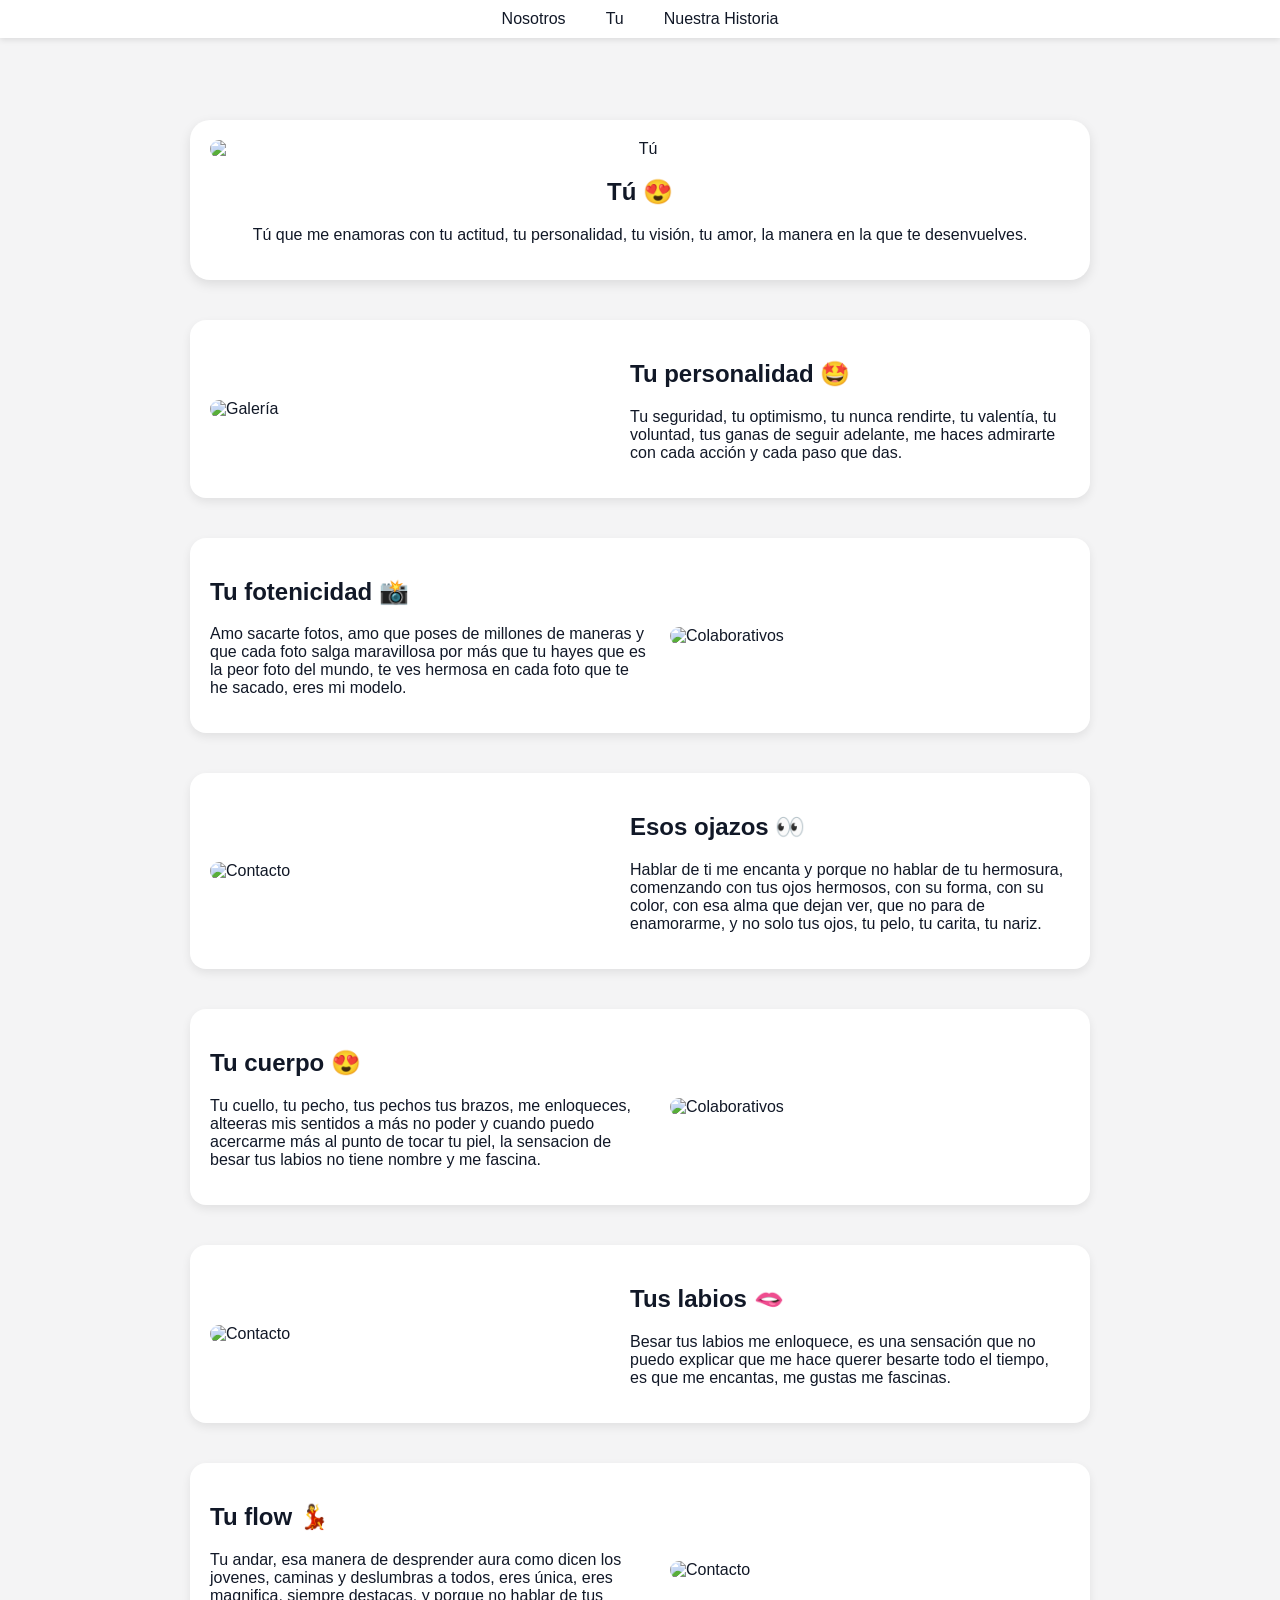
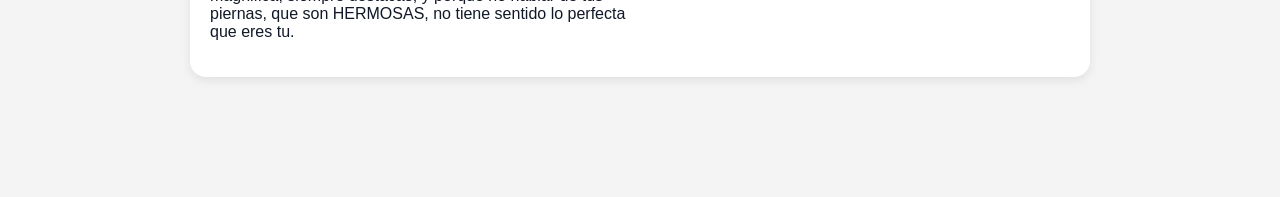
==== index.html @ 3dd9e22e "Add files via upload" ====
<!doctype html>
<html lang="es">
<head>
  <meta charset="utf-8" />
  <meta name="viewport" content="width=device-width,initial-scale=1" />
  <title>Tú</title>
  <link rel="stylesheet" href="style.css">
</head>
<body>
  <header>
    <nav>
      <ul>
        <li><a href="nosotros.html">Nosotros</a></li>
        <li><a href="index.html">Tu</a></li>
        <li><a href="NuestraHistoria.html">Nuestra Historia</a></li>
      </ul>
    </nav>
  </header>
  <div class="wrap">
    <section id="tu" class="foto-principal from-bottom" data-io>
      <img src="img/TuParque.JPG" alt="Tú" loading="lazy">
      <h1>Tú 😍</h1>
      <p>Tú que me enamoras con tu actitud, tu personalidad, tu visión, tu amor, la manera en la que te desenvuelves.</p>
    </section>
    <section class="fila from-left" data-io>
      <div class="texto"><h2>Tu personalidad 🤩</h2><p>Tu seguridad, tu optimismo, tu nunca rendirte, tu valentía, tu voluntad, tus ganas de seguir adelante, me haces admirarte con cada acción y cada paso que das.</p></div>
      <img src="img/IMG_1169.jpg" alt="Galería" loading="lazy">
    </section>
    <section class="fila from-right" data-io>
      <div class="texto"><h2>Tu fotenicidad 📸</h2><p>Amo sacarte fotos, amo que poses de millones de maneras y que cada foto salga maravillosa por más que tu hayes que es la peor foto del mundo, te ves hermosa en cada foto que te he sacado, eres mi modelo.</p></div>
      <img src="img/TuParque1.JPG" alt="Colaborativos" loading="lazy">
    </section>
    <section class="fila from-left" data-io>
      <div class="texto"><h2>Esos ojazos 👀</h2><p>Hablar de ti me encanta y porque no hablar de tu hermosura, comenzando con tus ojos hermosos, con su forma, con su color, con esa alma que dejan ver, que no para de enamorarme, y no solo tus ojos, tu pelo, tu carita, tu nariz.</p></div>
      <img src="img/TuTitanium.JPG" alt="Contacto" loading="lazy">
    </section>
    <section class="fila from-right" data-io>
      <div class="texto"><h2>Tu cuerpo 😍</h2><p>Tu cuello, tu pecho, tus pechos tus brazos, me enloqueces, alteeras mis sentidos a más no poder y cuando puedo acercarme más al punto de tocar tu piel, la sensacion de besar tus labios no tiene nombre y me fascina.</p></div>
      <img src="img/RuParcela.webp" alt="Colaborativos" loading="lazy">
    </section>
    <section class="fila from-left" data-io>
      <div class="texto"><h2>Tus labios 🫦</h2><p>Besar tus labios me enloquece, es una sensación que no puedo explicar que me hace querer besarte todo el tiempo, es que me encantas, me gustas me fascinas.</p></div>
      <img src="img/IMG_2526.webp" alt="Contacto" loading="lazy">
    </section>
    <section class="fila from-right" data-io>
      <div class="texto"><h2>Tu flow 💃</h2><p>Tu andar, esa manera de desprender aura como dicen los jovenes, caminas y deslumbras a todos, eres única, eres magnifica, siempre destacas, y porque no hablar de tus piernas, que son HERMOSAS, no tiene sentido lo perfecta que eres tu.</p></div>
      <img src="img/TuParcela1.webp" alt="Contacto" loading="lazy">
    </section>
  </div>
  <div id="lightbox" class="lightbox">
    <span id="close">&times;</span>
    <img id="lightbox-img" src="" alt="">
  </div>
  <script>
    const io = new IntersectionObserver((entries)=>{
      entries.forEach(entry=>{
        if(entry.isIntersecting){
          entry.target.classList.add('in-view');
          entry.target.classList.remove('out-view-up');
        } else {
          if(window.scrollY < (document.body.scrollHeight - window.innerHeight)){
            entry.target.classList.remove('in-view');
            entry.target.classList.add('out-view-up');
          }
        }
      })
    },{threshold:0.2});
    document.querySelectorAll('[data-io]').forEach(el=>io.observe(el));
    const images = document.querySelectorAll('.wrap img');
    const lightbox = document.getElementById('lightbox');
    const lightboxImg = document.getElementById('lightbox-img');
    const closeBtn = document.getElementById('close');
    images.forEach(img => {
      img.addEventListener('click', () => {
        lightbox.style.display = 'flex';
        lightboxImg.src = img.src;
      });
    });
    closeBtn.addEventListener('click', () => {
      lightbox.style.display = 'none';
    });
    lightbox.addEventListener('click', (e) => {
      if (e.target !== lightboxImg) {
        lightbox.style.display = 'none';
      }
    });
  </script>
</body>
</html>
---- style.css ----
body{
        font-family:Arial, sans-serif; 
        margin:0; 
        background:#f4f4f5; 
        color:#111827;
    }
    header{
        position:fixed; 
        top:0; 
        right:0; 
        left:0; 
        background:#fff; 
        box-shadow:0 2px 6px rgba(0,0,0,0.1); 
        padding:10px 20px; 
        display:flex; 
        justify-content:center; 
        z-index:1000;
    }
    nav ul {
        list-style: none;         /* quita los puntos */
        margin: 0;
        padding: 0;
        display: flex;            /* pone los <li> en fila horizontal */
        justify-content: center;  /* centra toda la fila en el medio */
        gap: 40px;                /* espacio entre los links */
    }

    nav li {

        display: inline;          /* asegura que estén en línea */
    }
    nav a{

        text-decoration:none; 
        color:#111827; 
        font-weight:300; 
        transition:color .25s, transform .15s;
    }
    nav a:hover{
        color:#2563eb; 
        transform:translateY(-2px);
    }
    nav a.active{
        color:#2563eb; 
        text-decoration:underline;
    }
    .wrap{
        max-width:900px; 
        margin:100px auto 60px; 
        padding:20px;
    }
    section{
        scroll-margin-top:90px;
    }
    img{
        max-width:100%; 
        height:auto; 
        display:block;
    }
    .foto-principal{
        background:#fff; 
        padding:20px; 
        border-radius:20px; 
        box-shadow:0 4px 12px rgba(0,0,0,0.1); 
        text-align:center; 
        margin-bottom:40px; 
        opacity:0; 
        transform:translateY(40px);
        transition:all .9s cubic-bezier(.25,.8,.25,1.05);
}
    .foto-principal img{width:100%; max-height:420px; object-fit:cover; border-radius:16px;}
    .fila{display:flex; gap:20px; margin-bottom:40px;align-items:center; background:#fff; padding:20px; border-radius:16px; box-shadow:0 4px 10px rgba(0,0,0,0.08); opacity:0;transition:all .9s cubic-bezier(.25,.8,.25,1.05);}
    .fila .texto{flex:1;} .fila img{width:100%; max-width:400px; height:auto; object-fit:cover; border-radius:16px;}
    .fila:nth-child(even){flex-direction:row-reverse}
    @media(max-width:768px){ .fila{flex-direction:column; text-align:center} .fila img{width:100%; max-width:100%;} }
    .from-left{transform:translateX(-60px);} .from-right{transform:translateX(60px);} .from-bottom{transform:translateY(60px);} .in-view{opacity:1; transform:translateX(0) translateY(0);}
/* Overlay */
.lightbox {
  position: fixed;
  top: 0;
  left: 0;
  width: 100%;
  height: 100%;
  background: rgba(0,0,0,0.8);
  display: none;
  justify-content: center;
  align-items: center;
  z-index: 2000;
}

/* Imagen en el lightbox */
.lightbox img {
  max-width: 90%;
  max-height: 90%;
  border-radius: 12px;
  box-shadow: 0 8px 20px rgba(0,0,0,0.5);
  animation: zoomIn .3s ease;
}

/* Animación */
@keyframes zoomIn {
  from { transform: scale(0.8); opacity: 0; }
  to { transform: scale(1); opacity: 1; }
}

/* Botón de cerrar */
.lightbox span {
  position: absolute;
  top: 20px;
  right: 30px;
  font-size: 40px;
  color: #fff;
  cursor: pointer;
  font-weight: bold;
}
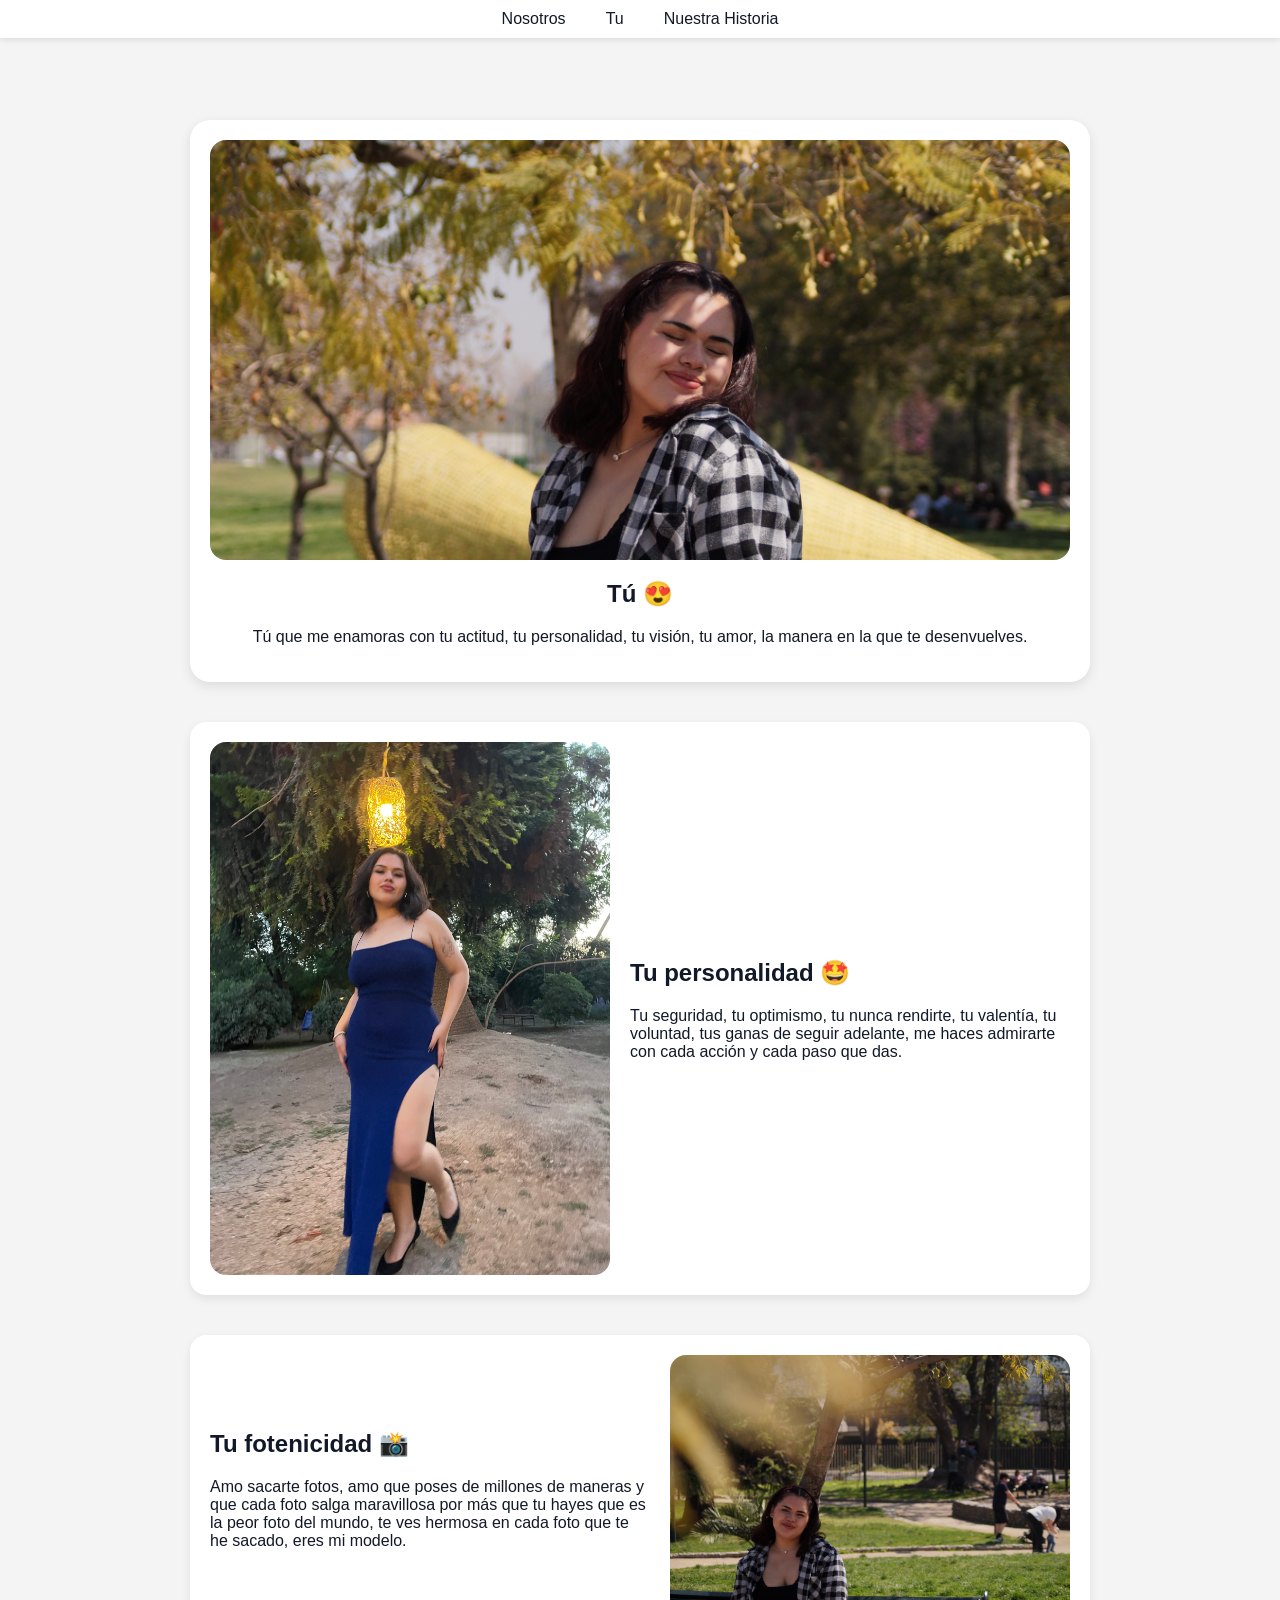
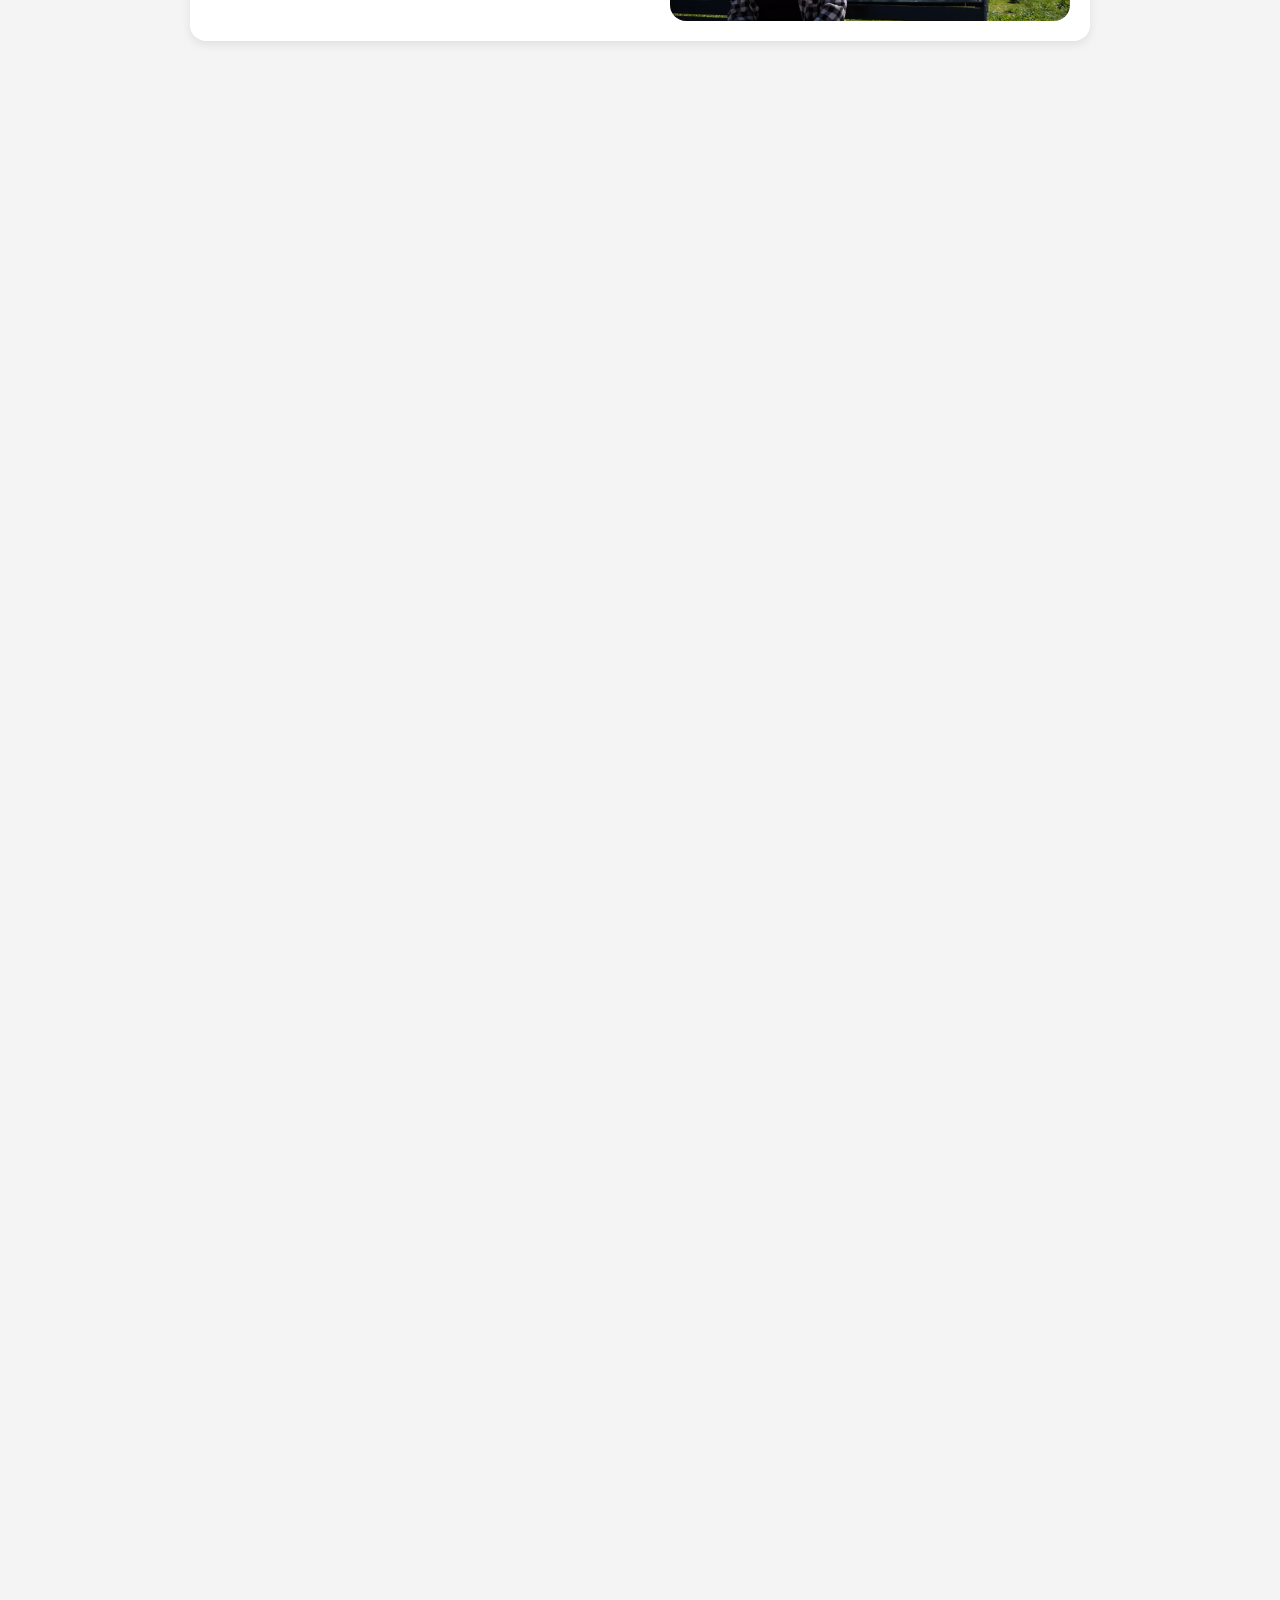
==== commit 399f5255: "Correcion de texto" ====
--- a/index.html
+++ b/index.html
@@ -23,27 +23,37 @@
       <p>Tú que me enamoras con tu actitud, tu personalidad, tu visión, tu amor, la manera en la que te desenvuelves.</p>
     </section>
     <section class="fila from-left" data-io>
-      <div class="texto"><h2>Tu personalidad 🤩</h2><p>Tu seguridad, tu optimismo, tu nunca rendirte, tu valentía, tu voluntad, tus ganas de seguir adelante, me haces admirarte con cada acción y cada paso que das.</p></div>
+      <div class="texto"><h2>Tu personalidad 🤩</h2><p>Tu seguridad, tu optimismo, tu nunca rendirte, tu valentía, 
+        tu voluntad, tus ganas de seguir adelante, me haces admirarte con cada acción y cada paso que das.</p></div>
       <img src="img/IMG_1169.jpg" alt="Galería" loading="lazy">
     </section>
     <section class="fila from-right" data-io>
-      <div class="texto"><h2>Tu fotenicidad 📸</h2><p>Amo sacarte fotos, amo que poses de millones de maneras y que cada foto salga maravillosa por más que tu hayes que es la peor foto del mundo, te ves hermosa en cada foto que te he sacado, eres mi modelo.</p></div>
+      <div class="texto"><h2>Tu fotenicidad 📸</h2><p>Amo sacarte fotos, amo que poses de millones de maneras y 
+        que cada foto salga maravillosa por más que tu hayes que es la peor foto del mundo, te ves hermosa en cada 
+        foto que te he sacado, eres mi modelo.</p></div>
       <img src="img/TuParque1.JPG" alt="Colaborativos" loading="lazy">
     </section>
     <section class="fila from-left" data-io>
-      <div class="texto"><h2>Esos ojazos 👀</h2><p>Hablar de ti me encanta y porque no hablar de tu hermosura, comenzando con tus ojos hermosos, con su forma, con su color, con esa alma que dejan ver, que no para de enamorarme, y no solo tus ojos, tu pelo, tu carita, tu nariz.</p></div>
+      <div class="texto"><h2>Esos ojazos 👀</h2><p>Hablar de ti me encanta y porque no 
+        hablar de tu hermosura, comenzando con tus ojos hermosos, con su forma, con su color, con esa alma 
+        que dejan ver, que no para de enamorarme, y no solo tus ojos, tu pelo, tu carita, tu nariz.</p></div>
       <img src="img/TuTitanium.JPG" alt="Contacto" loading="lazy">
     </section>
     <section class="fila from-right" data-io>
-      <div class="texto"><h2>Tu cuerpo 😍</h2><p>Tu cuello, tu pecho, tus pechos tus brazos, me enloqueces, alteeras mis sentidos a más no poder y cuando puedo acercarme más al punto de tocar tu piel, la sensacion de besar tus labios no tiene nombre y me fascina.</p></div>
+      <div class="texto"><h2>Tu cuerpo 😍</h2><p>Tu cuello, tu pecho, tus pechos tus brazos, me enloqueces, 
+        alteeras mis sentidos a más no poder y cuando puedo acercarme más al punto de tocar tu piel, la sensacion de besar
+         tus labios no tiene nombre y me fascina.</p></div>
       <img src="img/RuParcela.webp" alt="Colaborativos" loading="lazy">
     </section>
     <section class="fila from-left" data-io>
-      <div class="texto"><h2>Tus labios 🫦</h2><p>Besar tus labios me enloquece, es una sensación que no puedo explicar que me hace querer besarte todo el tiempo, es que me encantas, me gustas me fascinas.</p></div>
+      <div class="texto"><h2>Tus labios 🫦</h2><p>Besar tus labios me enloquece, es una sensación que no puedo explicar 
+        que me hace querer besarte todo el tiempo, es que me encantas, me gustas me fascinas.</p></div>
       <img src="img/IMG_2526.webp" alt="Contacto" loading="lazy">
     </section>
     <section class="fila from-right" data-io>
-      <div class="texto"><h2>Tu flow 💃</h2><p>Tu andar, esa manera de desprender aura como dicen los jovenes, caminas y deslumbras a todos, eres única, eres magnifica, siempre destacas, y porque no hablar de tus piernas, que son HERMOSAS, no tiene sentido lo perfecta que eres tu.</p></div>
+      <div class="texto"><h2>Tu flow 💃</h2><p>Tu andar, esa manera de desprender aura como dicen 
+        los jovenes, caminas y deslumbras a todos, eres única, eres magnifica, siempre destacas, y porque no hablar 
+        de tus piernas, que son HERMOSAS, no tiene sentido lo perfecta que eres tu.</p></div>
       <img src="img/TuParcela1.webp" alt="Contacto" loading="lazy">
     </section>
   </div>
--- a/style.css
+++ b/style.css
@@ -57,6 +57,7 @@
         max-width:100%; 
         height:auto; 
         display:block;
+        border: 12px;
     }
     .foto-principal{
         background:#fff; 
@@ -70,8 +71,8 @@
         transition:all .9s cubic-bezier(.25,.8,.25,1.05);
 }
     .foto-principal img{width:100%; max-height:420px; object-fit:cover; border-radius:16px;}
-    .fila{display:flex; gap:20px; margin-bottom:40px;align-items:center; background:#fff; padding:20px; border-radius:16px; box-shadow:0 4px 10px rgba(0,0,0,0.08); opacity:0;transition:all .9s cubic-bezier(.25,.8,.25,1.05);}
-    .fila .texto{flex:1;} .fila img{width:100%; max-width:400px; height:auto; object-fit:cover; border-radius:16px;}
+    .fila{display:flex; gap:20px; margin-bottom:40px;align-items:center; background:#fff; padding:20px; border-radius:16px; box-shadow:0 4px 10px rgba(0,0,0,0.08);flex-wrap: wrap; opacity:0;transition:all .9s cubic-bezier(.25,.8,.25,1.05);}
+    .fila .texto{flex:1; min-width: 250px;} .fila img{width:100%; max-width:400px; height:auto; object-fit:cover; border-radius:16px;}
     .fila:nth-child(even){flex-direction:row-reverse}
     @media(max-width:768px){ .fila{flex-direction:column; text-align:center} .fila img{width:100%; max-width:100%;} }
     .from-left{transform:translateX(-60px);} .from-right{transform:translateX(60px);} .from-bottom{transform:translateY(60px);} .in-view{opacity:1; transform:translateX(0) translateY(0);}
